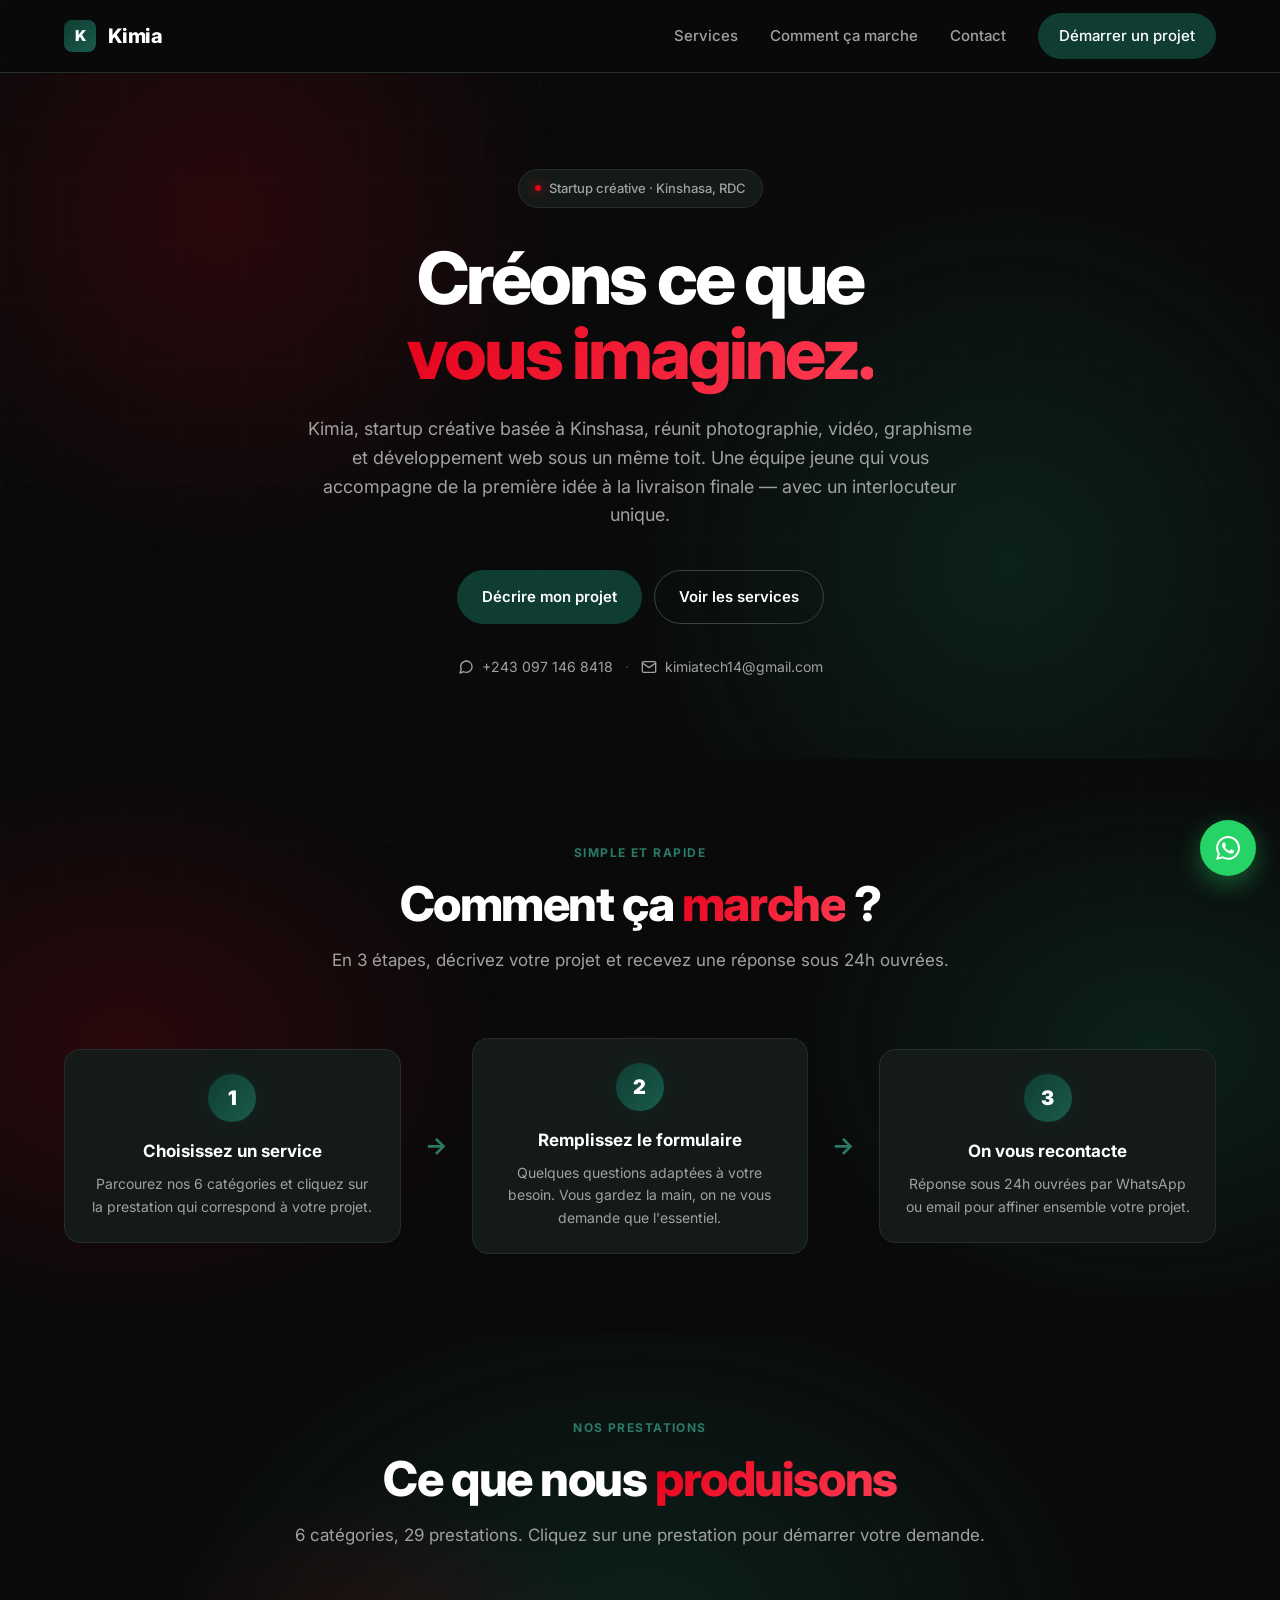
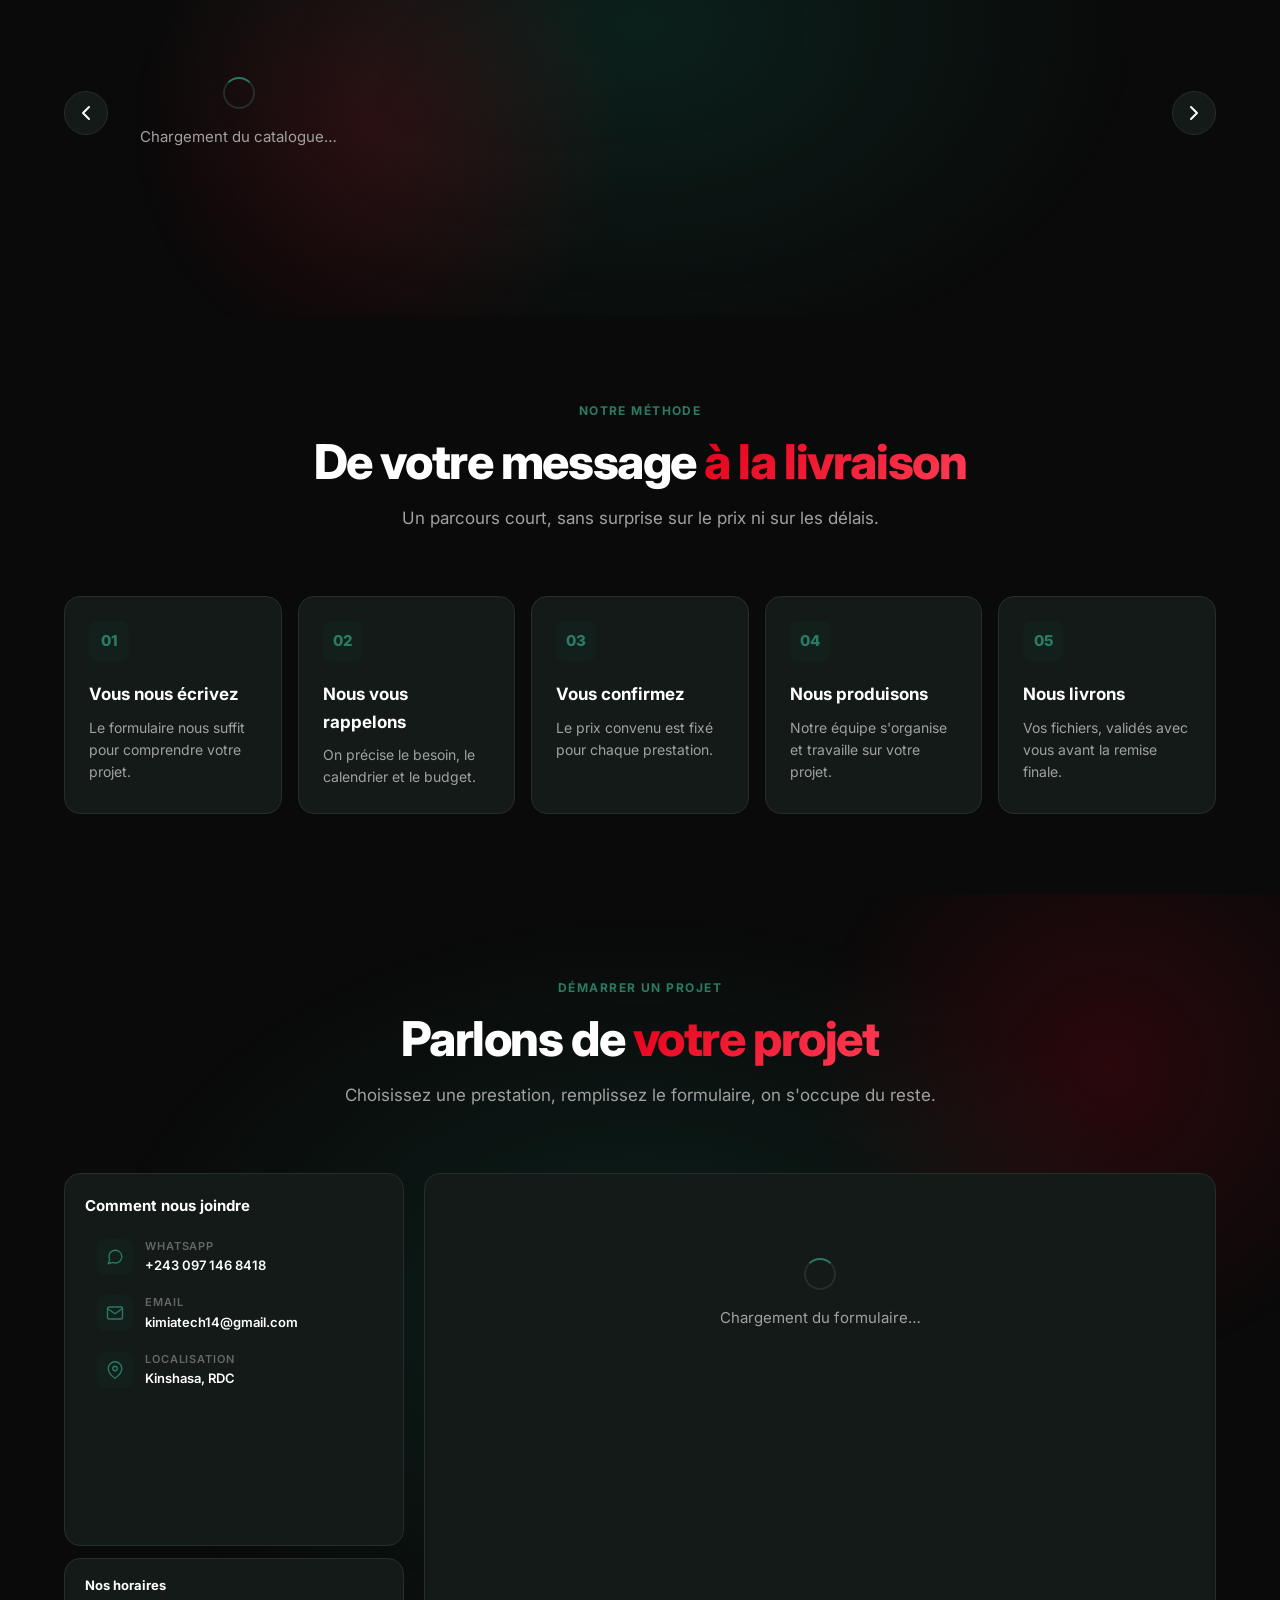
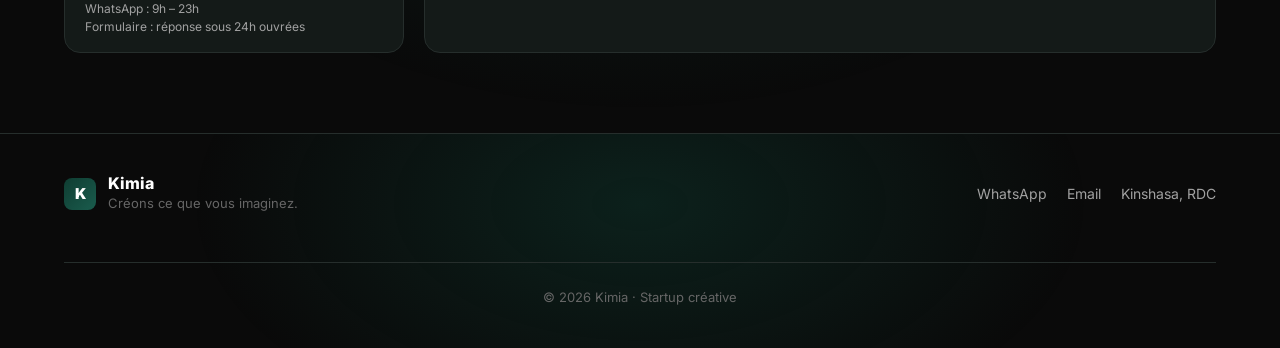
==== frontend/public/index.html @ e27bee56 "Initial commit" ====
<!doctype html>
<html lang="fr">
<head>
  <meta charset="utf-8">
  <meta name="viewport" content="width=device-width, initial-scale=1">
  <title>Kimia — Startup créative à Kinshasa</title>
  <meta name="description" content="Kimia, startup créative à Kinshasa : photographie, vidéo, graphisme et développement web. Un interlocuteur unique, des projets sur-mesure, une livraison soignée.">
  <meta name="theme-color" content="#0A0A0A">
  <meta name="robots" content="index, follow">

  <meta property="og:type" content="website">
  <meta property="og:title" content="Kimia — Startup créative à Kinshasa">
  <meta property="og:description" content="Photographie, vidéo, graphisme et développement web. Créons ce que vous imaginez.">
  <meta property="og:locale" content="fr_FR">

  <link rel="icon" href="../assets/icons/icon.svg" type="image/svg+xml">
  <link rel="preconnect" href="https://fonts.googleapis.com">
  <link rel="preconnect" href="https://fonts.gstatic.com" crossorigin>
  <link href="https://fonts.googleapis.com/css2?family=Inter:wght@400;500;600;700;800;900&display=swap" rel="stylesheet">
  <link rel="stylesheet" href="assets/css/public.css">
  <script src="../assets/js/config.js"></script>
</head>
<body>

  <!-- ============ HEADER ============ -->
  <header class="header">
    <div class="container header-inner">
      <a class="brand" href="#top">
        <div class="brand-mark">K</div>
        <span>Kimia</span>
      </a>
      <nav class="nav" aria-label="Navigation principale">
        <a href="#services">Services</a>
        <a href="#how">Comment ça marche</a>
        <a href="#contact">Contact</a>
        <a href="#demande" class="btn btn-primary btn-sm">Démarrer un projet</a>
      </nav>
      <button class="menu-btn" id="menu-btn" aria-label="Menu">
        <svg width="20" height="20" viewBox="0 0 24 24" fill="none" stroke="currentColor" stroke-width="2" stroke-linecap="round">
          <line x1="3" y1="6" x2="21" y2="6"/>
          <line x1="3" y1="12" x2="21" y2="12"/>
          <line x1="3" y1="18" x2="21" y2="18"/>
        </svg>
      </button>
    </div>
    <nav class="mobile-nav" id="mobile-nav">
      <a href="#services">Services</a>
      <a href="#how">Comment ça marche</a>
      <a href="#contact">Contact</a>
      <a href="#demande" class="btn btn-primary">Démarrer un projet</a>
    </nav>
  </header>

  <main id="top">

    <!-- ============ HERO ============ -->
    <section class="hero">
      <div class="container">
        <div class="hero-badge">
          <span class="hero-badge-dot"></span>
          Startup créative · Kinshasa, RDC
        </div>
        <h1 class="hero-title">
          Créons ce que<br>
          <span class="hero-accent">vous imaginez.</span>
        </h1>
        <p class="hero-text">
          Kimia, startup créative basée à Kinshasa, réunit photographie, vidéo, graphisme et développement web sous un même toit. Une équipe jeune qui vous accompagne de la première idée à la livraison finale — avec un interlocuteur unique.
        </p>
        <div class="hero-actions">
          <a href="#demande" class="btn btn-primary">
            Décrire mon projet
          </a>
          <a href="#services" class="btn btn-secondary">
            Voir les services
          </a>
        </div>
        <div class="hero-contact">
          <a href="https://wa.me/2430971468418" target="_blank" rel="noopener" class="hero-contact-item">
            <svg width="16" height="16" viewBox="0 0 24 24" fill="none" stroke="currentColor" stroke-width="2" stroke-linecap="round" stroke-linejoin="round">
              <path d="M21 11.5a8.38 8.38 0 01-.9 3.8 8.5 8.5 0 01-7.6 4.7 8.38 8.38 0 01-3.8-.9L3 21l1.9-5.7a8.38 8.38 0 01-.9-3.8 8.5 8.5 0 014.7-7.6 8.38 8.38 0 013.8-.9h.5a8.48 8.48 0 018 8v.5z"/>
            </svg>
            +243 097 146 8418
          </a>
          <span class="hero-contact-sep">·</span>
          <a href="mailto:kimiatech14@gmail.com" class="hero-contact-item">
            <svg width="16" height="16" viewBox="0 0 24 24" fill="none" stroke="currentColor" stroke-width="2" stroke-linecap="round" stroke-linejoin="round">
              <rect x="2" y="4" width="20" height="16" rx="2"/>
              <path d="M22 6l-10 7L2 6"/>
            </svg>
            kimiatech14@gmail.com
          </a>
        </div>
      </div>
    </section>

    <!-- ============ COMMENT ÇA MARCHE ============ -->
    <section id="how" class="section section-dark">
      <div class="container">
        <div class="section-header">
          <div class="section-eyebrow">Simple et rapide</div>
          <h2 class="section-title">Comment ça <span class="accent">marche</span> ?</h2>
          <p class="section-lead">
            En 3 étapes, décrivez votre projet et recevez une réponse sous 24h ouvrées.
          </p>
        </div>
        <div class="how-grid">
          <div class="how-card">
            <div class="how-num">1</div>
            <h3 class="how-title">Choisissez un service</h3>
            <p class="how-text">Parcourez nos 6 catégories et cliquez sur la prestation qui correspond à votre projet.</p>
          </div>
          <div class="how-arrow">→</div>
          <div class="how-card">
            <div class="how-num">2</div>
            <h3 class="how-title">Remplissez le formulaire</h3>
            <p class="how-text">Quelques questions adaptées à votre besoin. Vous gardez la main, on ne vous demande que l'essentiel.</p>
          </div>
          <div class="how-arrow">→</div>
          <div class="how-card">
            <div class="how-num">3</div>
            <h3 class="how-title">On vous recontacte</h3>
            <p class="how-text">Réponse sous 24h ouvrées par WhatsApp ou email pour affiner ensemble votre projet.</p>
          </div>
        </div>
      </div>
    </section>

    <!-- ============ SERVICES (CARROUSEL) ============ -->
    <section id="services" class="section">
      <div class="container">
        <div class="section-header">
          <div class="section-eyebrow">Nos prestations</div>
          <h2 class="section-title">Ce que nous <span class="accent">produisons</span></h2>
          <p class="section-lead">
            6 catégories, 29 prestations. Cliquez sur une prestation pour démarrer votre demande.
          </p>
        </div>

        <!-- Carrousel -->
        <div class="carousel-wrapper">
          <button class="carousel-nav carousel-prev" id="carousel-prev" aria-label="Précédent">
            <svg width="24" height="24" viewBox="0 0 24 24" fill="none" stroke="currentColor" stroke-width="2" stroke-linecap="round" stroke-linejoin="round">
              <polyline points="15 18 9 12 15 6"/>
            </svg>
          </button>

          <div class="carousel" id="carousel">
            <div class="carousel-track" id="carousel-track">
              <div class="loading">
                <div class="spinner"></div>
                <p>Chargement du catalogue…</p>
              </div>
            </div>
          </div>

          <button class="carousel-nav carousel-next" id="carousel-next" aria-label="Suivant">
            <svg width="24" height="24" viewBox="0 0 24 24" fill="none" stroke="currentColor" stroke-width="2" stroke-linecap="round" stroke-linejoin="round">
              <polyline points="9 18 15 12 9 6"/>
            </svg>
          </button>
        </div>

        <!-- Indicateurs -->
        <div class="carousel-dots" id="carousel-dots"></div>
      </div>
    </section>

    <!-- ============ MÉTHODE ============ -->
    <section class="section section-dark">
      <div class="container">
        <div class="section-header">
          <div class="section-eyebrow">Notre méthode</div>
          <h2 class="section-title">De votre message <span class="accent">à la livraison</span></h2>
          <p class="section-lead">
            Un parcours court, sans surprise sur le prix ni sur les délais.
          </p>
        </div>
        <ol class="steps">
          <li class="step">
            <div class="step-num">01</div>
            <h3 class="step-title">Vous nous écrivez</h3>
            <p class="step-text">Le formulaire nous suffit pour comprendre votre projet.</p>
          </li>
          <li class="step">
            <div class="step-num">02</div>
            <h3 class="step-title">Nous vous rappelons</h3>
            <p class="step-text">On précise le besoin, le calendrier et le budget.</p>
          </li>
          <li class="step">
            <div class="step-num">03</div>
            <h3 class="step-title">Vous confirmez</h3>
            <p class="step-text">Le prix convenu est fixé pour chaque prestation.</p>
          </li>
          <li class="step">
            <div class="step-num">04</div>
            <h3 class="step-title">Nous produisons</h3>
            <p class="step-text">Notre équipe s'organise et travaille sur votre projet.</p>
          </li>
          <li class="step">
            <div class="step-num">05</div>
            <h3 class="step-title">Nous livrons</h3>
            <p class="step-text">Vos fichiers, validés avec vous avant la remise finale.</p>
          </li>
        </ol>
      </div>
    </section>

    <!-- ============ PORTFOLIO (masqué si vide) ============ -->
    <section id="portfolio-section" class="section" hidden>
      <div class="container">
        <div class="section-header">
          <div class="section-eyebrow">Réalisations</div>
          <h2 class="section-title">Nos <span class="accent">projets récents</span></h2>
          <p class="section-lead">
            Un aperçu de ce que nous avons produit pour nos clients.
          </p>
        </div>
        <div id="portfolio-grid" class="portfolio">
          <div class="loading">
            <div class="spinner"></div>
            <p>Chargement des réalisations…</p>
          </div>
        </div>
      </div>
    </section>

    <!-- ============ DEMANDE ============ -->
    <section id="demande" class="section section-dark">
      <div class="container">
        <div class="section-header">
          <div class="section-eyebrow">Démarrer un projet</div>
          <h2 class="section-title">Parlons de <span class="accent">votre projet</span></h2>
          <p class="section-lead">
            Choisissez une prestation, remplissez le formulaire, on s'occupe du reste.
          </p>
        </div>

        <div class="demande">
          <aside class="demande-side">
            <div class="contact-card">
              <h3 class="contact-title">Comment nous joindre</h3>

              <a href="https://wa.me/2430971468418" target="_blank" rel="noopener" class="contact-item">
                <div class="contact-icon">
                  <svg width="18" height="18" viewBox="0 0 24 24" fill="none" stroke="currentColor" stroke-width="1.8" stroke-linecap="round" stroke-linejoin="round">
                    <path d="M21 11.5a8.38 8.38 0 01-.9 3.8 8.5 8.5 0 01-7.6 4.7 8.38 8.38 0 01-3.8-.9L3 21l1.9-5.7a8.38 8.38 0 01-.9-3.8 8.5 8.5 0 014.7-7.6 8.38 8.38 0 013.8-.9h.5a8.48 8.48 0 018 8v.5z"/>
                  </svg>
                </div>
                <div>
                  <div class="contact-label">WhatsApp</div>
                  <div class="contact-value">+243 097 146 8418</div>
                </div>
              </a>

              <a href="mailto:kimiatech14@gmail.com" class="contact-item">
                <div class="contact-icon">
                  <svg width="18" height="18" viewBox="0 0 24 24" fill="none" stroke="currentColor" stroke-width="1.8" stroke-linecap="round" stroke-linejoin="round">
                    <rect x="2" y="4" width="20" height="16" rx="2"/>
                    <path d="M22 6l-10 7L2 6"/>
                  </svg>
                </div>
                <div>
                  <div class="contact-label">Email</div>
                  <div class="contact-value">kimiatech14@gmail.com</div>
                </div>
              </a>

              <div class="contact-item" style="cursor:default">
                <div class="contact-icon">
                  <svg width="18" height="18" viewBox="0 0 24 24" fill="none" stroke="currentColor" stroke-width="1.8" stroke-linecap="round" stroke-linejoin="round">
                    <path d="M21 10c0 7-9 13-9 13s-9-6-9-13a9 9 0 0118 0z"/>
                    <circle cx="12" cy="10" r="3"/>
                  </svg>
                </div>
                <div>
                  <div class="contact-label">Localisation</div>
                  <div class="contact-value">Kinshasa, RDC</div>
                </div>
              </div>
            </div>

            <div class="info-card">
              <h4 class="info-title">Nos horaires</h4>
              <p class="info-text">
                WhatsApp : 9h – 23h<br>
                Formulaire : réponse sous 24h ouvrées
              </p>
            </div>
          </aside>

          <div class="demande-form">
            <form id="request-form" novalidate>
              <div class="loading">
                <div class="spinner"></div>
                <p>Chargement du formulaire…</p>
              </div>
            </form>
          </div>
        </div>
      </div>
    </section>

  </main>

  <!-- ============ FOOTER ============ -->
  <footer class="footer">
    <div class="container footer-inner">
      <div class="footer-brand">
        <div class="brand-mark">K</div>
        <div>
          <div class="footer-name">Kimia</div>
          <div class="footer-tagline">Créons ce que vous imaginez.</div>
        </div>
      </div>
      <div class="footer-contact">
        <a href="https://wa.me/2430971468418" target="_blank" rel="noopener">WhatsApp</a>
        <a href="mailto:kimiatech14@gmail.com">Email</a>
        <span>Kinshasa, RDC</span>
      </div>
      <p class="footer-text">
        © <span id="year"></span> Kimia · Startup créative
      </p>
    </div>
  </footer>

  <!-- WhatsApp flottant -->
  <a href="https://wa.me/2430971468418" target="_blank" rel="noopener" class="whatsapp-fab" aria-label="Contacter sur WhatsApp">
    <svg width="24" height="24" viewBox="0 0 24 24" fill="currentColor">
      <path d="M17.472 14.382c-.297-.149-1.758-.867-2.03-.967-.273-.099-.471-.148-.67.15-.197.297-.767.966-.94 1.164-.173.199-.347.223-.644.075-.297-.15-1.255-.463-2.39-1.475-.883-.788-1.48-1.761-1.653-2.059-.173-.297-.018-.458.13-.606.134-.133.298-.347.446-.52.149-.174.198-.298.298-.497.099-.198.05-.371-.025-.52-.075-.149-.669-1.612-.916-2.207-.242-.579-.487-.5-.669-.51-.173-.008-.371-.01-.57-.01-.198 0-.52.074-.792.372-.272.297-1.04 1.016-1.04 2.479 0 1.462 1.065 2.875 1.213 3.074.149.198 2.096 3.2 5.077 4.487.709.306 1.262.489 1.694.625.712.227 1.36.195 1.871.118.571-.085 1.758-.719 2.006-1.413.248-.694.248-1.289.173-1.413-.074-.124-.272-.198-.57-.347m-5.421 7.403h-.004a9.87 9.87 0 01-5.031-1.378l-.361-.214-3.741.982.998-3.648-.235-.374a9.86 9.86 0 01-1.51-5.26c.001-5.45 4.436-9.884 9.888-9.884 2.64 0 5.122 1.03 6.988 2.898a9.825 9.825 0 012.893 6.994c-.003 5.45-4.437 9.884-9.885 9.884m8.413-18.297A11.815 11.815 0 0012.05 0C5.495 0 .16 5.335.157 11.892c0 2.096.547 4.142 1.588 5.945L.057 24l6.305-1.654a11.882 11.882 0 005.683 1.448h.005c6.554 0 11.89-5.335 11.893-11.893a11.821 11.821 0 00-3.48-8.413z"/>
    </svg>
  </a>

  <div id="toasts" aria-live="polite"></div>

  <script type="module" src="assets/js/public.js"></script>
</body>
</html>
---- frontend/public/assets/css/public.css ----
/* ============================================
   Kimia — Site public
   Ambiance : sombre premium, vert sombre + rouge subtil
   Dégradés forts par section (inspiré du logo)
   ============================================ */

:root {
  /* Fond */
  --bg: #0A0A0A;
  --bg-2: #0F1412;
  --surface: #141A18;
  --surface-2: #1A211F;
  --border: #262E2C;
  --border-strong: #3A4340;

  /* Accent principal — vert sombre */
  --accent: #0F3D32;
  --accent-hover: #1A5C4D;
  --accent-light: #2A7A66;
  --accent-dim: rgba(15, 61, 50, 0.15);
  --accent-glow: rgba(15, 61, 50, 0.4);

  /* Accent secondaire — rouge subtil */
  --accent-2: #E50019;
  --accent-2-dim: rgba(229, 0, 25, 0.08);
  --accent-2-glow: rgba(229, 0, 25, 0.25);

  /* Sémantique */
  --success: #22C55E;
  --danger: #EF4444;

  /* Texte */
  --text: #FFFFFF;
  --text-2: #A1A1A1;
  --text-3: #666666;

  /* Typographie */
  --font: 'Inter', -apple-system, BlinkMacSystemFont, 'Segoe UI', sans-serif;

  /* Espacements */
  --space-1: 0.25rem;
  --space-2: 0.5rem;
  --space-3: 0.75rem;
  --space-4: 1rem;
  --space-5: 1.25rem;
  --space-6: 1.5rem;
  --space-8: 2rem;
  --space-10: 2.5rem;
  --space-12: 3rem;
  --space-16: 4rem;
  --space-20: 5rem;
  --space-24: 6rem;

  /* Rayons */
  --radius-sm: 8px;
  --radius: 12px;
  --radius-lg: 16px;
  --radius-xl: 24px;
  --radius-full: 9999px;

  /* Ombres */
  --shadow-sm: 0 1px 2px rgba(0, 0, 0, 0.3);
  --shadow: 0 4px 12px rgba(0, 0, 0, 0.4);
  --shadow-lg: 0 20px 40px rgba(0, 0, 0, 0.5);

  /* Transitions */
  --transition: 200ms cubic-bezier(0.4, 0, 0.2, 1);
}

*, *::before, *::after {
  box-sizing: border-box;
  margin: 0;
  padding: 0;
}

html {
  scroll-behavior: smooth;
  scroll-padding-top: 80px;
  -webkit-text-size-adjust: 100%;
}

body {
  font-family: var(--font);
  font-size: 1rem;
  line-height: 1.6;
  color: var(--text);
  background: var(--bg);
  -webkit-font-smoothing: antialiased;
  -moz-osx-font-smoothing: grayscale;
  overflow-x: hidden;
}

/* Grille subtile en fond */
body::before {
  content: "";
  position: fixed;
  inset: 0;
  background-image:
    linear-gradient(rgba(255, 255, 255, 0.015) 1px, transparent 1px),
    linear-gradient(90deg, rgba(255, 255, 255, 0.015) 1px, transparent 1px);
  background-size: 60px 60px;
  pointer-events: none;
  z-index: 0;
}

body > * {
  position: relative;
  z-index: 1;
}

button, input, select, textarea {
  font: inherit;
  color: inherit;
}

button { cursor: pointer; background: none; border: none; }
a { color: inherit; text-decoration: none; }
img { max-width: 100%; display: block; }

:focus-visible {
  outline: 2px solid var(--accent-light);
  outline-offset: 2px;
  border-radius: var(--radius-sm);
}

.container {
  max-width: 1200px;
  margin: 0 auto;
  padding: 0 var(--space-6);
}

@media (max-width: 640px) {
  .container { padding: 0 var(--space-5); }
}

/* ============================================
   Header
   ============================================ */

.header {
  position: sticky;
  top: 0;
  z-index: 50;
  background: rgba(10, 10, 10, 0.85);
  backdrop-filter: blur(20px);
  border-bottom: 1px solid var(--border);
}

.header-inner {
  display: flex;
  align-items: center;
  justify-content: space-between;
  height: 72px;
  gap: var(--space-4);
}

.brand {
  display: flex;
  align-items: center;
  gap: var(--space-3);
  font-size: 1.25rem;
  font-weight: 800;
  letter-spacing: -0.03em;
  color: var(--text);
}

.brand-mark {
  width: 32px;
  height: 32px;
  border-radius: var(--radius-sm);
  background: linear-gradient(135deg, var(--accent), var(--accent-hover));
  color: #fff;
  display: grid;
  place-items: center;
  font-weight: 900;
  font-size: 0.9375rem;
  flex-shrink: 0;
}

.nav {
  display: flex;
  align-items: center;
  gap: var(--space-8);
}

.nav a {
  font-weight: 500;
  color: var(--text-2);
  transition: color var(--transition);
  font-size: 0.9375rem;
}

.nav a:hover { color: var(--text); }
.nav a.btn { color: #fff; }

.menu-btn {
  display: none;
  width: 40px;
  height: 40px;
  border-radius: var(--radius-sm);
  place-items: center;
  color: var(--text);
  border: 1px solid var(--border);
  background: var(--surface);
}

.mobile-nav {
  display: none;
  flex-direction: column;
  gap: var(--space-2);
  padding: var(--space-4) var(--space-6) var(--space-6);
  border-top: 1px solid var(--border);
  background: var(--bg);
}

.mobile-nav a {
  padding: var(--space-3) var(--space-4);
  border-radius: var(--radius-sm);
  font-weight: 500;
  color: var(--text-2);
}

.mobile-nav a:hover { background: var(--surface); color: var(--text); }
.mobile-nav a.btn { color: #fff; text-align: center; }

@media (max-width: 768px) {
  .nav { display: none; }
  .menu-btn { display: grid; }
  .mobile-nav.open { display: flex; }
}

/* ============================================
   Boutons
   ============================================ */

.btn {
  display: inline-flex;
  align-items: center;
  justify-content: center;
  gap: var(--space-2);
  padding: 14px 24px;
  border-radius: var(--radius-full);
  font-weight: 600;
  font-size: 0.9375rem;
  border: 1px solid transparent;
  transition: all var(--transition);
  white-space: nowrap;
  cursor: pointer;
}

.btn:disabled { opacity: 0.5; cursor: not-allowed; }

.btn-primary {
  background: var(--accent);
  color: #fff;
  border-color: var(--accent);
}

.btn-primary:hover:not(:disabled) {
  background: var(--accent-2);
  border-color: var(--accent-2);
  box-shadow: 0 0 32px 0 var(--accent-2-glow);
  transform: translateY(-1px);
}

.btn-primary:active:not(:disabled) {
  transform: translateY(0);
}

.btn-secondary {
  background: transparent;
  color: var(--text);
  border-color: var(--border-strong);
}

.btn-secondary:hover:not(:disabled) {
  border-color: var(--accent-2);
  background: var(--accent-2-dim);
  color: var(--accent-2);
}

.btn-ghost {
  background: transparent;
  color: var(--text-2);
  padding: 10px 16px;
}

.btn-ghost:hover:not(:disabled) {
  color: var(--accent-2);
  background: var(--accent-2-dim);
}

.btn-sm {
  padding: 10px 20px;
  font-size: 0.875rem;
}

/* ============================================
   1. HERO — halo rouge (haut gauche) + halo vert (bas droite)
   ============================================ */

.hero {
  padding: var(--space-24) 0 var(--space-20);
  position: relative;
  overflow: hidden;
}

.hero::before {
  content: "";
  position: absolute;
  top: -30%;
  left: -10%;
  width: 700px;
  height: 700px;
  background: radial-gradient(circle, rgba(229, 0, 25, 0.15) 0%, transparent 70%);
  pointer-events: none;
  z-index: 0;
}

.hero::after {
  content: "";
  position: absolute;
  bottom: -30%;
  right: -10%;
  width: 800px;
  height: 800px;
  background: radial-gradient(circle, rgba(15, 61, 50, 0.45) 0%, transparent 70%);
  pointer-events: none;
  z-index: 0;
}

.hero .container {
  position: relative;
  z-index: 1;
  text-align: center;
}

.hero-badge {
  display: inline-flex;
  align-items: center;
  gap: var(--space-2);
  padding: 8px 16px;
  border-radius: var(--radius-full);
  background: var(--surface);
  border: 1px solid var(--border);
  color: var(--text-2);
  font-size: 0.8125rem;
  font-weight: 500;
  margin-bottom: var(--space-8);
}

.hero-badge-dot {
  width: 6px;
  height: 6px;
  border-radius: 50%;
  background: var(--accent-2);
  box-shadow: 0 0 12px var(--accent-2);
  animation: pulse 2s ease-in-out infinite;
}

@keyframes pulse {
  0%, 100% { opacity: 1; }
  50% { opacity: 0.5; }
}

.hero-title {
  font-size: clamp(2.5rem, 6vw, 4.5rem);
  font-weight: 800;
  letter-spacing: -0.04em;
  line-height: 1.05;
  margin-bottom: var(--space-6);
  color: var(--text);
}

.hero-accent {
  background: linear-gradient(135deg, #E50019 0%, #FF3D55 100%);
  -webkit-background-clip: text;
  background-clip: text;
  -webkit-text-fill-color: transparent;
}

.hero-text {
  font-size: 1.125rem;
  color: var(--text-2);
  max-width: 680px;
  margin: 0 auto var(--space-10);
  line-height: 1.6;
}

.hero-actions {
  display: flex;
  gap: var(--space-3);
  justify-content: center;
  flex-wrap: wrap;
  margin-bottom: var(--space-8);
}

.hero-contact {
  display: flex;
  align-items: center;
  justify-content: center;
  gap: var(--space-3);
  flex-wrap: wrap;
  font-size: 0.875rem;
  color: var(--text-3);
}

.hero-contact-item {
  display: inline-flex;
  align-items: center;
  gap: var(--space-2);
  color: var(--text-2);
  transition: color var(--transition);
}

.hero-contact-item:hover { color: var(--accent-2); }
.hero-contact-sep { color: var(--border-strong); }

/* ============================================
   Sections — base
   ============================================ */

.section {
  padding: var(--space-20) 0;
  position: relative;
  overflow: hidden;
}

.section-header {
  text-align: center;
  margin-bottom: var(--space-16);
  max-width: 720px;
  margin-left: auto;
  margin-right: auto;
}

.section-eyebrow {
  display: inline-block;
  font-size: 0.75rem;
  font-weight: 700;
  text-transform: uppercase;
  letter-spacing: 0.12em;
  color: var(--accent-light);
  margin-bottom: var(--space-4);
}

.section-title {
  font-size: clamp(2rem, 4.5vw, 3rem);
  font-weight: 800;
  letter-spacing: -0.03em;
  line-height: 1.1;
  margin-bottom: var(--space-4);
  color: var(--text);
}

.section-title .accent {
  background: linear-gradient(135deg, #E50019 0%, #FF3D55 100%);
  -webkit-background-clip: text;
  background-clip: text;
  -webkit-text-fill-color: transparent;
}

.section-lead {
  font-size: 1.0625rem;
  color: var(--text-2);
  line-height: 1.6;
}

.section .container {
  position: relative;
  z-index: 1;
}

/* ============================================
   2. COMMENT ÇA MARCHE — deux vagues horizontales
   ============================================ */

#how {
  position: relative;
  overflow: hidden;
}

#how::before {
  content: "";
  position: absolute;
  top: 0;
  left: -20%;
  width: 60%;
  height: 100%;
  background: radial-gradient(ellipse at center, rgba(229, 0, 25, 0.15) 0%, transparent 70%);
  pointer-events: none;
  z-index: 0;
}

#how::after {
  content: "";
  position: absolute;
  top: 0;
  right: -20%;
  width: 60%;
  height: 100%;
  background: radial-gradient(ellipse at center, rgba(15, 61, 50, 0.45) 0%, transparent 70%);
  pointer-events: none;
  z-index: 0;
}

/* ============================================
   3. SERVICES — ellipse centrale + tache rouge
   ============================================ */

#services {
  position: relative;
  overflow: hidden;
}

#services::before {
  content: "";
  position: absolute;
  top: 50%;
  left: 50%;
  transform: translate(-50%, -50%);
  width: 1000px;
  height: 700px;
  background: radial-gradient(ellipse at center, rgba(15, 61, 50, 0.45) 0%, transparent 70%);
  pointer-events: none;
  z-index: 0;
}

#services::after {
  content: "";
  position: absolute;
  bottom: -10%;
  left: 10%;
  width: 500px;
  height: 500px;
  background: radial-gradient(circle, rgba(229, 0, 25, 0.15) 0%, transparent 70%);
  pointer-events: none;
  z-index: 0;
}

/* ============================================
   4. MÉTHODE — diagonale rouge + diagonale verte
   ============================================ */

#methode {
  position: relative;
  overflow: hidden;
}

#methode::before {
  content: "";
  position: absolute;
  top: -50%;
  left: -20%;
  width: 60%;
  height: 200%;
  background: radial-gradient(ellipse at center, rgba(229, 0, 25, 0.15) 0%, transparent 70%);
  transform: rotate(-15deg);
  pointer-events: none;
  z-index: 0;
}

#methode::after {
  content: "";
  position: absolute;
  top: -50%;
  right: -20%;
  width: 60%;
  height: 200%;
  background: radial-gradient(ellipse at center, rgba(15, 61, 50, 0.45) 0%, transparent 70%);
  transform: rotate(-15deg);
  pointer-events: none;
  z-index: 0;
}

/* ============================================
   5. PORTFOLIO — deux bandes verticales
   ============================================ */

#portfolio-section {
  position: relative;
  overflow: hidden;
}

#portfolio-section::before {
  content: "";
  position: absolute;
  top: 0;
  left: 0;
  width: 40%;
  height: 100%;
  background: linear-gradient(90deg, rgba(229, 0, 25, 0.15) 0%, transparent 100%);
  pointer-events: none;
  z-index: 0;
}

#portfolio-section::after {
  content: "";
  position: absolute;
  top: 0;
  right: 0;
  width: 40%;
  height: 100%;
  background: linear-gradient(270deg, rgba(15, 61, 50, 0.45) 0%, transparent 100%);
  pointer-events: none;
  z-index: 0;
}

/* ============================================
   6. DEMANDE — halo vert central + cercle rouge
   ============================================ */

#demande {
  position: relative;
  overflow: hidden;
}

#demande::before {
  content: "";
  position: absolute;
  top: 50%;
  left: 50%;
  transform: translate(-50%, -50%);
  width: 1100px;
  height: 800px;
  background: radial-gradient(ellipse at center, rgba(15, 61, 50, 0.45) 0%, transparent 70%);
  pointer-events: none;
  z-index: 0;
}

#demande::after {
  content: "";
  position: absolute;
  top: -15%;
  right: -10%;
  width: 600px;
  height: 600px;
  background: radial-gradient(circle, rgba(229, 0, 25, 0.15) 0%, transparent 70%);
  pointer-events: none;
  z-index: 0;
}

/* ============================================
   Comment ça marche — cartes
   ============================================ */

.how-grid {
  display: grid;
  grid-template-columns: 1fr auto 1fr auto 1fr;
  gap: var(--space-6);
  align-items: center;
}

.how-card {
  background: var(--surface);
  border: 1px solid var(--border);
  border-radius: var(--radius-lg);
  padding: var(--space-6);
  text-align: center;
  transition: border-color var(--transition), transform var(--transition), box-shadow var(--transition);
}

.how-card:hover {
  border-color: rgba(229, 0, 25, 0.35);
  box-shadow: 0 0 0 1px rgba(229, 0, 25, 0.1);
  transform: translateY(-2px);
}

.how-num {
  width: 48px;
  height: 48px;
  border-radius: var(--radius-full);
  background: linear-gradient(135deg, var(--accent), var(--accent-hover));
  color: #fff;
  display: grid;
  place-items: center;
  font-weight: 900;
  font-size: 1.25rem;
  margin: 0 auto var(--space-4);
  box-shadow: 0 0 24px var(--accent-glow);
}

.how-title {
  font-size: 1.0625rem;
  font-weight: 700;
  margin-bottom: var(--space-2);
  color: var(--text);
}

.how-text {
  font-size: 0.875rem;
  color: var(--text-2);
  line-height: 1.6;
}

.how-arrow {
  font-size: 1.5rem;
  color: var(--accent-light);
  font-weight: 700;
}

@media (max-width: 900px) {
  .how-grid {
    grid-template-columns: 1fr;
    gap: var(--space-4);
  }
  .how-arrow {
    transform: rotate(90deg);
    text-align: center;
  }
}

/* ============================================
   Carrousel Services
   ============================================ */

.carousel-wrapper {
  position: relative;
  padding: 0 60px;
}

.carousel {
  overflow: hidden;
  border-radius: var(--radius-lg);
}

.carousel-track {
  display: flex;
  gap: var(--space-5);
  transition: transform 400ms cubic-bezier(0.4, 0, 0.2, 1);
  will-change: transform;
}

.carousel-slide {
  flex: 0 0 calc(33.333% - var(--space-5) * 2 / 3);
  min-width: 0;
}

@media (max-width: 1000px) {
  .carousel-slide {
    flex: 0 0 calc(50% - var(--space-5) / 2);
  }
}

@media (max-width: 640px) {
  .carousel-slide {
    flex: 0 0 100%;
  }
  .carousel-wrapper {
    padding: 0 40px;
  }
}

.category-card {
  background: var(--surface);
  border: 1px solid var(--border);
  border-radius: var(--radius-lg);
  padding: var(--space-6);
  height: 100%;
  display: flex;
  flex-direction: column;
  transition: border-color var(--transition), transform var(--transition), box-shadow var(--transition);
}

.category-card:hover {
  border-color: rgba(229, 0, 25, 0.35);
  box-shadow: 0 0 0 1px rgba(229, 0, 25, 0.1);
  transform: translateY(-2px);
}

.category-header {
  display: flex;
  align-items: center;
  gap: var(--space-3);
  margin-bottom: var(--space-4);
  padding-bottom: var(--space-4);
  border-bottom: 1px solid var(--border);
}

.category-icon {
  width: 44px;
  height: 44px;
  border-radius: var(--radius-sm);
  background: var(--accent-dim);
  color: var(--accent-light);
  display: grid;
  place-items: center;
  flex-shrink: 0;
}

.category-title {
  font-size: 1rem;
  font-weight: 700;
  color: var(--text);
  line-height: 1.2;
}

.category-count {
  font-size: 0.6875rem;
  color: var(--text-3);
  font-weight: 600;
  margin-left: auto;
  background: var(--surface-2);
  padding: 3px 8px;
  border-radius: var(--radius-full);
}

.services {
  display: grid;
  gap: var(--space-2);
  flex: 1;
}

.service-row {
  display: flex;
  align-items: center;
  justify-content: space-between;
  gap: var(--space-3);
  padding: var(--space-3);
  border-radius: var(--radius-sm);
  transition: background var(--transition), border-color var(--transition);
  cursor: pointer;
  border: 1px solid transparent;
  text-align: left;
  width: 100%;
  background: none;
  color: inherit;
  font-size: 0.875rem;
}

.service-row:hover {
  background: var(--surface-2);
  border-color: rgba(229, 0, 25, 0.25);
}

.service-row:hover .service-cta {
  opacity: 1;
  transform: translateX(0);
}

.service-info { flex: 1; min-width: 0; }

.service-name {
  font-weight: 600;
  color: var(--text);
  font-size: 0.875rem;
  display: block;
  line-height: 1.3;
}

.service-cta {
  font-size: 0.75rem;
  font-weight: 700;
  color: var(--accent-2);
  white-space: nowrap;
  opacity: 0;
  transform: translateX(-4px);
  transition: opacity var(--transition), transform var(--transition);
  flex-shrink: 0;
}

.carousel-nav {
  position: absolute;
  top: 50%;
  transform: translateY(-50%);
  width: 44px;
  height: 44px;
  border-radius: 50%;
  background: var(--surface);
  border: 1px solid var(--border);
  color: var(--text);
  display: grid;
  place-items: center;
  cursor: pointer;
  z-index: 10;
  transition: all var(--transition);
}

.carousel-nav:hover:not(:disabled) {
  background: var(--accent-2);
  border-color: var(--accent-2);
  color: #fff;
}

.carousel-nav:disabled {
  opacity: 0.3;
  cursor: not-allowed;
}

.carousel-prev { left: 0; }
.carousel-next { right: 0; }

@media (max-width: 640px) {
  .carousel-nav {
    width: 36px;
    height: 36px;
  }
  .carousel-prev { left: -8px; }
  .carousel-next { right: -8px; }
}

.carousel-dots {
  display: flex;
  justify-content: center;
  gap: 8px;
  margin-top: var(--space-6);
}

.carousel-dot {
  width: 8px;
  height: 8px;
  border-radius: 50%;
  background: var(--border);
  cursor: pointer;
  transition: all var(--transition);
  border: none;
  padding: 0;
}

.carousel-dot.active {
  background: var(--accent-light);
  width: 24px;
  border-radius: 4px;
}

.carousel-dot:hover:not(.active) {
  background: var(--border-strong);
}

/* ============================================
   Étapes (méthode)
   ============================================ */

.steps {
  list-style: none;
  display: grid;
  grid-template-columns: repeat(auto-fit, minmax(200px, 1fr));
  gap: var(--space-4);
}

.step {
  background: var(--surface);
  border: 1px solid var(--border);
  border-radius: var(--radius-lg);
  padding: var(--space-6);
  transition: border-color var(--transition), transform var(--transition), box-shadow var(--transition);
}

.step:hover {
  border-color: rgba(229, 0, 25, 0.35);
  box-shadow: 0 0 0 1px rgba(229, 0, 25, 0.1);
  transform: translateY(-2px);
}

.step-num {
  width: 40px;
  height: 40px;
  border-radius: var(--radius-sm);
  background: var(--accent-dim);
  color: var(--accent-light);
  display: grid;
  place-items: center;
  font-weight: 800;
  font-size: 0.9375rem;
  margin-bottom: var(--space-5);
}

.step-title {
  font-size: 1.0625rem;
  font-weight: 700;
  margin-bottom: var(--space-2);
  color: var(--text);
}

.step-text {
  font-size: 0.875rem;
  color: var(--text-2);
  line-height: 1.6;
}

/* ============================================
   Portfolio — cartes
   ============================================ */

.portfolio {
  display: grid;
  grid-template-columns: repeat(auto-fit, minmax(300px, 1fr));
  gap: var(--space-5);
}

.portfolio-card {
  background: var(--surface);
  border: 1px solid var(--border);
  border-radius: var(--radius-lg);
  overflow: hidden;
  transition: border-color var(--transition), transform var(--transition), box-shadow var(--transition);
}

.portfolio-card:hover {
  border-color: rgba(229, 0, 25, 0.35);
  box-shadow: 0 0 0 1px rgba(229, 0, 25, 0.1);
  transform: translateY(-4px);
}

.portfolio-image {
  aspect-ratio: 16 / 10;
  background-size: cover;
  background-position: center;
  background-color: var(--surface-2);
  position: relative;
}

.portfolio-body { padding: var(--space-5); }

.portfolio-tag {
  display: inline-block;
  font-size: 0.6875rem;
  font-weight: 700;
  text-transform: uppercase;
  letter-spacing: 0.08em;
  color: var(--accent-light);
  margin-bottom: var(--space-2);
}

.portfolio-title {
  font-size: 1.0625rem;
  font-weight: 700;
  margin-bottom: var(--space-2);
  color: var(--text);
}

.portfolio-desc {
  font-size: 0.875rem;
  color: var(--text-2);
  line-height: 1.5;
}

/* ============================================
   Demande — Layout symétrique
   ============================================ */

.demande {
  display: grid;
  grid-template-columns: 340px 1fr;
  gap: var(--space-5);
  align-items: stretch;
  min-height: 480px;
}

.demande-side {
  display: flex;
  flex-direction: column;
  gap: var(--space-3);
}

.contact-card {
  background: var(--surface);
  border: 1px solid var(--border);
  border-radius: var(--radius-lg);
  padding: var(--space-5);
  flex: 1 1 auto;
}

.info-card {
  background: var(--surface);
  border: 1px solid var(--border);
  border-radius: var(--radius-lg);
  padding: var(--space-4) var(--space-5);
  flex: 0 0 auto;
}

.contact-title {
  font-size: 0.9375rem;
  font-weight: 700;
  margin-bottom: var(--space-3);
  color: var(--text);
}

.contact-item {
  display: flex;
  align-items: center;
  gap: var(--space-3);
  padding: var(--space-2) var(--space-3);
  border-radius: var(--radius-sm);
  transition: background var(--transition);
  margin-bottom: 2px;
}

.contact-item:hover { background: var(--surface-2); }

.contact-icon {
  width: 36px;
  height: 36px;
  border-radius: var(--radius-sm);
  background: var(--accent-dim);
  color: var(--accent-light);
  display: grid;
  place-items: center;
  flex-shrink: 0;
}

.contact-label {
  font-size: 0.6875rem;
  color: var(--text-3);
  text-transform: uppercase;
  letter-spacing: 0.08em;
  font-weight: 600;
}

.contact-value {
  font-size: 0.8125rem;
  font-weight: 600;
  color: var(--text);
}

.info-title {
  font-size: 0.8125rem;
  font-weight: 700;
  margin-bottom: var(--space-1);
  color: var(--text);
}

.info-text {
  font-size: 0.75rem;
  color: var(--text-2);
  line-height: 1.5;
}

.demande-form {
  display: flex;
  flex-direction: column;
  min-height: 480px;
  height: 480px;
  overflow: hidden;
  padding: var(--space-5);
  background: var(--surface);
  border: 1px solid var(--border);
  border-radius: var(--radius-lg);
}

#request-form {
  flex: 1;
  display: flex;
  flex-direction: column;
  min-height: 0;
  overflow: hidden;
}

.form-step {
  flex: 1;
  display: flex;
  flex-direction: column;
  min-height: 0;
  overflow-y: auto;
  overflow-x: hidden;
  padding-right: 6px;
}

.form-step::-webkit-scrollbar {
  width: 6px;
}

.form-step::-webkit-scrollbar-track {
  background: transparent;
}

.form-step::-webkit-scrollbar-thumb {
  background: var(--border);
  border-radius: 3px;
}

.form-step::-webkit-scrollbar-thumb:hover {
  background: var(--border-strong);
}

.form-step-progress,
.form-step-header,
.form-actions {
  flex-shrink: 0;
}

@media (max-width: 900px) {
  .demande {
    grid-template-columns: 1fr;
    min-height: auto;
  }

  .demande-side {
    display: grid;
    grid-template-columns: 1fr 1fr;
    grid-template-rows: auto;
    gap: var(--space-3);
  }

  .contact-card { flex: none; }

  .demande-form {
    min-height: 460px;
    height: 460px;
  }
}

@media (max-width: 640px) {
  .demande-side {
    grid-template-columns: 1fr;
  }

  .demande-form {
    min-height: 420px;
    height: 420px;
    padding: var(--space-4);
  }
}

/* ============================================
   Formulaire — étapes (compact)
   ============================================ */

.form-step-header {
  display: flex;
  align-items: flex-start;
  gap: var(--space-3);
  margin-bottom: var(--space-4);
  padding-bottom: var(--space-3);
  border-bottom: 1px solid var(--border);
}

.form-step-num {
  width: 36px;
  height: 36px;
  border-radius: var(--radius-sm);
  background: linear-gradient(135deg, var(--accent), var(--accent-hover));
  color: #fff;
  display: grid;
  place-items: center;
  font-weight: 800;
  font-size: 0.875rem;
  flex-shrink: 0;
}

.form-step-title {
  font-size: 1.0625rem;
  font-weight: 700;
  color: var(--text);
  margin-bottom: 2px;
}

.form-step-sub {
  font-size: 0.8125rem;
  color: var(--text-2);
}

.form-step-progress {
  display: flex;
  gap: 6px;
  margin-bottom: var(--space-4);
}

.form-step-dot {
  flex: 1;
  height: 3px;
  border-radius: 2px;
  background: var(--border);
  transition: background var(--transition);
}

.form-step-dot.active { background: var(--accent-light); }

.form-fields {
  display: grid;
  gap: var(--space-3);
}

.form-row {
  display: grid;
  grid-template-columns: 1fr 1fr;
  gap: var(--space-3);
}

@media (max-width: 600px) {
  .form-row { grid-template-columns: 1fr; }
}

.field {
  display: flex;
  flex-direction: column;
  gap: 4px;
}

.field-full { grid-column: 1 / -1; }

.field label {
  font-size: 0.8125rem;
  font-weight: 600;
  color: var(--text);
}

.field label .required { color: var(--accent-2); margin-left: 2px; }

.field input,
.field select,
.field textarea {
  padding: 10px 12px;
  border: 1px solid var(--border);
  border-radius: var(--radius-sm);
  background: var(--bg-2);
  font-size: 0.875rem;
  color: var(--text);
  transition: border-color var(--transition), box-shadow var(--transition);
  width: 100%;
}

.field input::placeholder,
.field textarea::placeholder { color: var(--text-3); }

.field input:focus,
.field select:focus,
.field textarea:focus {
  outline: none;
  border-color: var(--accent-light);
  box-shadow: 0 0 0 3px var(--accent-dim);
}

.field textarea {
  resize: vertical;
  min-height: 60px;
  font-family: inherit;
}

.form-actions {
  display: flex;
  justify-content: flex-end;
  margin-top: var(--space-4);
  padding-top: var(--space-3);
  border-top: 1px solid var(--border);
}

/* ============================================
   Carrousel du formulaire (compact)
   ============================================ */

.form-carousel-wrapper {
  position: relative;
  padding: 0 40px;
  margin: 0 0 var(--space-4);
}

.form-carousel {
  overflow: hidden;
  border-radius: var(--radius-lg);
}

.form-carousel-track {
  display: flex;
  gap: var(--space-3);
  transition: transform 400ms cubic-bezier(0.4, 0, 0.2, 1);
  will-change: transform;
}

.form-carousel-slide {
  flex: 0 0 calc(33.333% - var(--space-3) * 2 / 3);
  min-width: 0;
}

@media (max-width: 1000px) {
  .form-carousel-slide {
    flex: 0 0 calc(50% - var(--space-3) / 2);
  }
}

@media (max-width: 640px) {
  .form-carousel-slide {
    flex: 0 0 100%;
  }
  .form-carousel-wrapper {
    padding: 0 32px;
  }
}

.form-category-card {
  background: var(--bg-2);
  border: 1px solid var(--border);
  border-radius: var(--radius);
  padding: var(--space-4);
  height: 100%;
  display: flex;
  flex-direction: column;
  transition: border-color var(--transition);
}

.form-category-card:hover {
  border-color: rgba(229, 0, 25, 0.35);
}

.form-category-header {
  display: flex;
  align-items: center;
  gap: var(--space-2);
  margin-bottom: var(--space-3);
  padding-bottom: var(--space-3);
  border-bottom: 1px solid var(--border);
}

.form-category-icon {
  width: 32px;
  height: 32px;
  border-radius: var(--radius-sm);
  background: var(--accent-dim);
  color: var(--accent-light);
  display: grid;
  place-items: center;
  flex-shrink: 0;
}

.form-category-icon svg {
  width: 18px;
  height: 18px;
}

.form-category-title {
  font-size: 0.875rem;
  font-weight: 700;
  color: var(--text);
  line-height: 1.2;
}

.form-category-count {
  font-size: 0.625rem;
  color: var(--text-3);
  font-weight: 600;
  margin-left: auto;
  background: var(--surface-2);
  padding: 2px 6px;
  border-radius: var(--radius-full);
}

.form-services {
  display: grid;
  gap: 4px;
  flex: 1;
}

.form-service-row {
  display: flex;
  align-items: center;
  justify-content: space-between;
  gap: var(--space-2);
  padding: 8px 10px;
  border-radius: var(--radius-sm);
  transition: all var(--transition);
  cursor: pointer;
  border: 1px solid transparent;
  text-align: left;
  width: 100%;
  background: none;
  color: inherit;
}

.form-service-row:hover {
  background: var(--surface-2);
  border-color: rgba(229, 0, 25, 0.25);
}

.form-service-name {
  font-weight: 600;
  color: var(--text);
  font-size: 0.8125rem;
  flex: 1;
  min-width: 0;
}

.form-service-arrow {
  color: var(--text-3);
  font-weight: 700;
  font-size: 0.8125rem;
  transition: color var(--transition), transform var(--transition);
  flex-shrink: 0;
}

.form-service-row:hover .form-service-arrow {
  color: var(--accent-2);
  transform: translateX(4px);
}

.form-carousel-nav {
  position: absolute;
  top: 50%;
  transform: translateY(-50%);
  width: 34px;
  height: 34px;
  border-radius: 50%;
  background: var(--surface);
  border: 1px solid var(--border);
  color: var(--text);
  display: grid;
  place-items: center;
  cursor: pointer;
  z-index: 10;
  transition: all var(--transition);
}

.form-carousel-nav:hover:not(:disabled) {
  background: var(--accent-2);
  border-color: var(--accent-2);
  color: #fff;
}

.form-carousel-nav:disabled {
  opacity: 0.3;
  cursor: not-allowed;
}

.form-carousel-prev { left: 0; }
.form-carousel-next { right: 0; }

.form-carousel-nav svg {
  width: 16px;
  height: 16px;
}

@media (max-width: 640px) {
  .form-carousel-nav {
    width: 30px;
    height: 30px;
  }
}

.form-carousel-dots {
  display: flex;
  justify-content: center;
  gap: 6px;
  margin-bottom: var(--space-4);
}

.form-carousel-dot {
  width: 6px;
  height: 6px;
  border-radius: 50%;
  background: var(--border);
  cursor: pointer;
  transition: all var(--transition);
  border: none;
  padding: 0;
}

.form-carousel-dot.active {
  background: var(--accent-light);
  width: 18px;
  border-radius: 3px;
}

.form-carousel-dot:hover:not(.active) {
  background: var(--border-strong);
}

/* ============================================
   Succès
   ============================================ */

.success-box {
  text-align: center;
  padding: var(--space-8) var(--space-4);
}

.success-icon {
  width: 56px;
  height: 56px;
  border-radius: var(--radius-full);
  background: var(--accent-dim);
  color: var(--accent-light);
  display: grid;
  place-items: center;
  margin: 0 auto var(--space-5);
  border: 1px solid var(--accent-light);
  box-shadow: 0 0 40px var(--accent-glow);
}

.success-title {
  font-size: 1.375rem;
  font-weight: 800;
  margin-bottom: var(--space-2);
  color: var(--text);
}

.success-text {
  color: var(--text-2);
  max-width: 440px;
  margin: 0 auto var(--space-5);
  line-height: 1.6;
  font-size: 0.9375rem;
}

/* ============================================
   États
   ============================================ */

.loading {
  display: flex;
  flex-direction: column;
  align-items: center;
  justify-content: center;
  padding: var(--space-16) var(--space-4);
  gap: var(--space-4);
  color: var(--text-2);
  font-size: 0.9375rem;
}

.spinner {
  width: 32px;
  height: 32px;
  border: 2px solid var(--border);
  border-top-color: var(--accent-light);
  border-radius: 50%;
  animation: spin 0.7s linear infinite;
}

@keyframes spin {
  to { transform: rotate(360deg); }
}

.empty,
.error-box {
  text-align: center;
  padding: var(--space-12) var(--space-4);
  color: var(--text-2);
  grid-column: 1 / -1;
}

.empty-title {
  font-weight: 700;
  color: var(--text);
  font-size: 1.0625rem;
  margin-bottom: var(--space-2);
}

.empty-text { font-size: 0.875rem; }
.error-box p { margin-bottom: var(--space-4); }

/* ============================================
   Footer — halo vert en bas
   ============================================ */

.footer {
  padding: var(--space-10) 0;
  border-top: 1px solid var(--border);
  position: relative;
  overflow: hidden;
}

.footer::before {
  content: "";
  position: absolute;
  bottom: -50%;
  left: 50%;
  transform: translateX(-50%);
  width: 900px;
  height: 500px;
  background: radial-gradient(ellipse at center, rgba(15, 61, 50, 0.45) 0%, transparent 70%);
  pointer-events: none;
  z-index: 0;
}

.footer .container {
  position: relative;
  z-index: 1;
}

.footer-inner {
  display: flex;
  align-items: center;
  justify-content: space-between;
  gap: var(--space-6);
  flex-wrap: wrap;
}

.footer-brand {
  display: flex;
  align-items: center;
  gap: var(--space-3);
}

.footer-name {
  font-weight: 800;
  color: var(--text);
  font-size: 1rem;
  line-height: 1.2;
}

.footer-tagline {
  color: var(--text-3);
  font-size: 0.8125rem;
}

.footer-contact {
  display: flex;
  gap: var(--space-5);
  flex-wrap: wrap;
  font-size: 0.875rem;
}

.footer-contact a,
.footer-contact span {
  color: var(--text-2);
  transition: color var(--transition);
}

.footer-contact a:hover { color: var(--accent-2); }

.footer-text {
  color: var(--text-3);
  font-size: 0.8125rem;
  width: 100%;
  text-align: center;
  padding-top: var(--space-6);
  margin-top: var(--space-6);
  border-top: 1px solid var(--border);
}

@media (max-width: 640px) {
  .footer-inner {
    flex-direction: column;
    text-align: center;
  }
  .footer-contact { justify-content: center; }
}

/* ============================================
   WhatsApp flottant
   ============================================ */

.whatsapp-fab {
  position: fixed;
  bottom: 24px;
  right: 24px;
  width: 56px;
  height: 56px;
  border-radius: 50%;
  background: #25D366;
  color: white;
  display: grid;
  place-items: center;
  box-shadow: 0 8px 24px rgba(37, 211, 102, 0.4);
  z-index: 40;
  transition: all var(--transition);
}

.whatsapp-fab:hover {
  transform: scale(1.1);
  box-shadow: 0 12px 32px rgba(37, 211, 102, 0.6);
}

@media (max-width: 640px) {
  .whatsapp-fab {
    bottom: 16px;
    right: 16px;
    width: 48px;
    height: 48px;
  }
}

/* ============================================
   Toasts
   ============================================ */

#toasts {
  position: fixed;
  bottom: var(--space-6);
  right: var(--space-6);
  display: flex;
  flex-direction: column;
  gap: var(--space-2);
  z-index: 100;
  max-width: min(400px, calc(100vw - 2rem));
}

.toast {
  padding: var(--space-3) var(--space-5);
  border-radius: var(--radius-sm);
  background: var(--surface);
  border: 1px solid var(--border-strong);
  color: var(--text);
  font-size: 0.9375rem;
  font-weight: 500;
  box-shadow: var(--shadow-lg);
  animation: slideIn 200ms ease-out;
}

.toast.ok { border-color: var(--accent-light); color: var(--accent-light); }
.toast.err { border-color: var(--danger); color: var(--danger); }

@keyframes slideIn {
  from { transform: translateY(8px); opacity: 0; }
  to { transform: translateY(0); opacity: 1; }
}

/* ============================================
   Icônes — Cohérence
   ============================================ */

svg {
  display: block;
  flex-shrink: 0;
}

.btn svg {
  width: 18px;
  height: 18px;
}

.btn-sm svg {
  width: 14px;
  height: 14px;
}

.contact-icon svg {
  width: 18px;
  height: 18px;
}

.category-icon svg,
.form-category-icon svg {
  width: 22px;
  height: 22px;
}

.hero-contact-item svg {
  width: 16px;
  height: 16px;
}

.whatsapp-fab svg {
  width: 24px;
  height: 24px;
}

/* ============================================
   Utilitaires
   ============================================ */

.hidden { display: none !important; }

@media (prefers-reduced-motion: reduce) {
  *, *::before, *::after {
    animation-duration: 0.01ms !important;
    transition-duration: 0.01ms !important;
  }
  html { scroll-behavior: auto; }
}
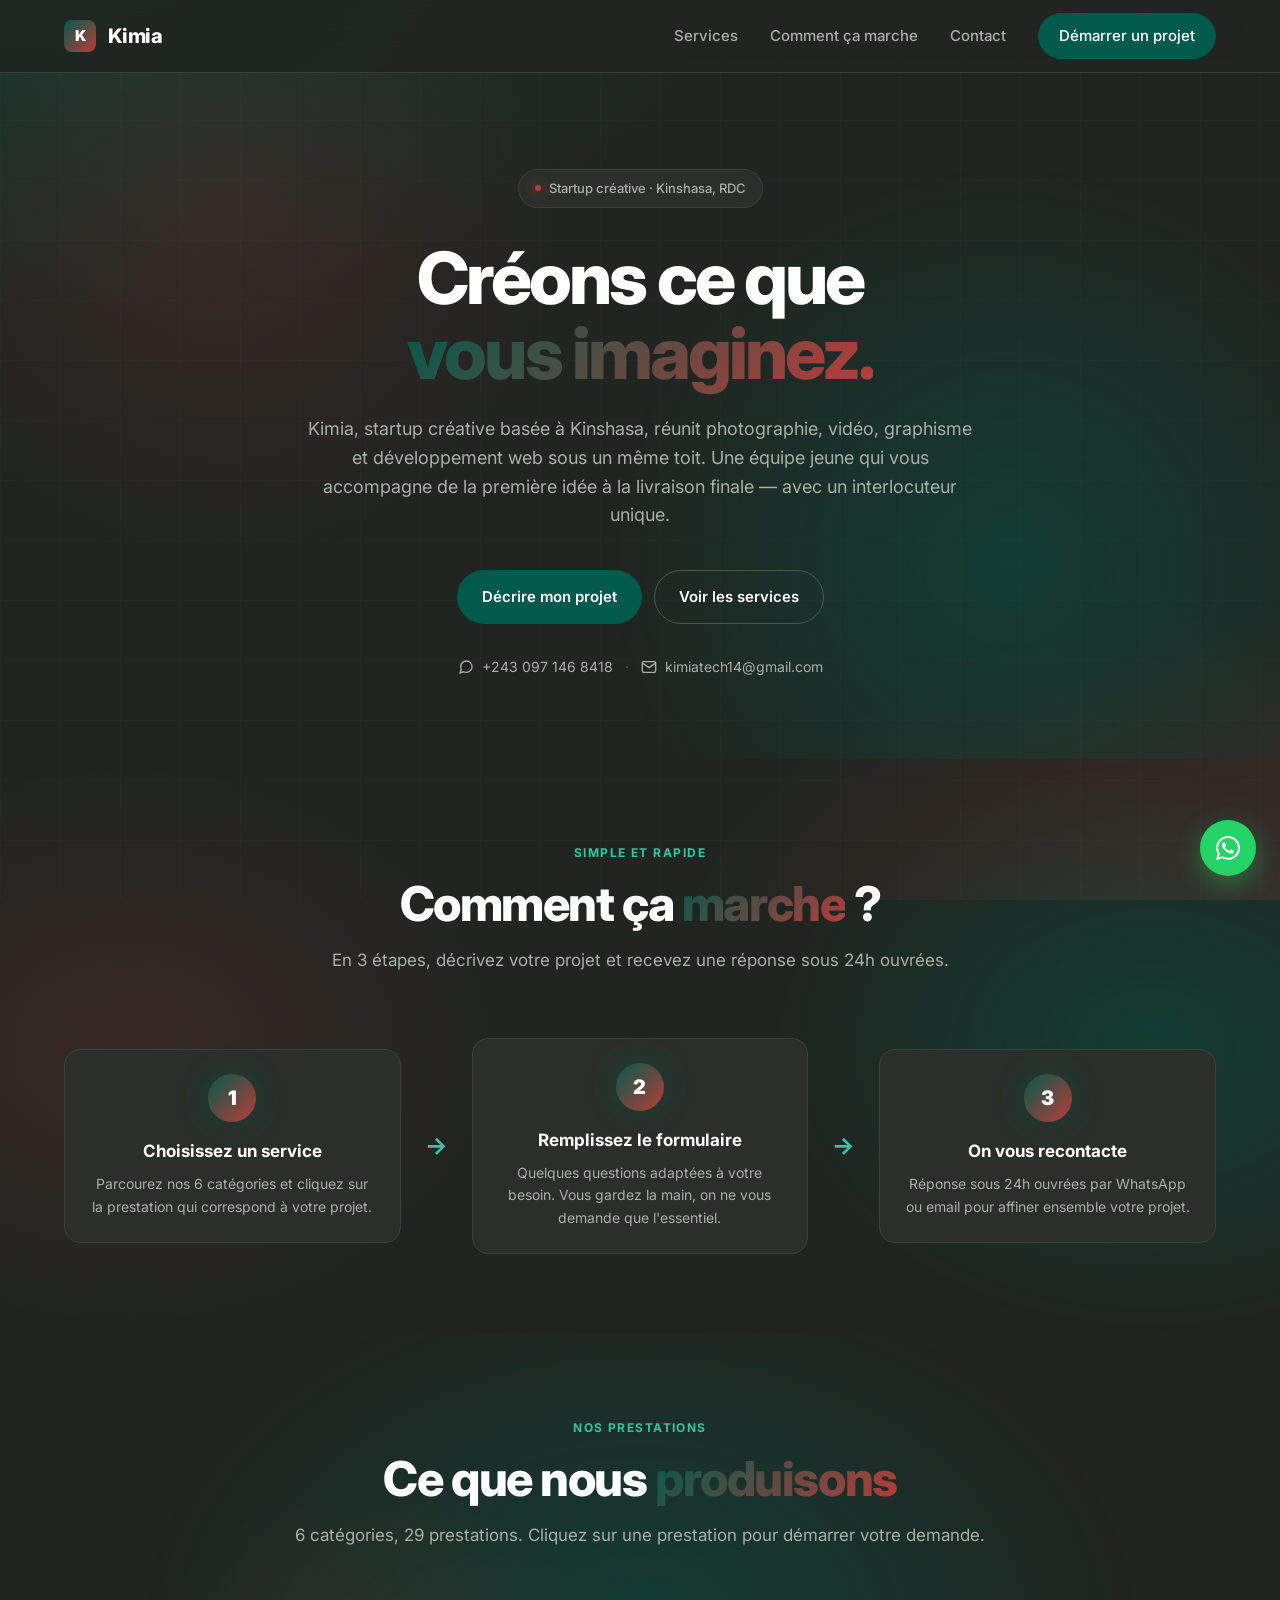
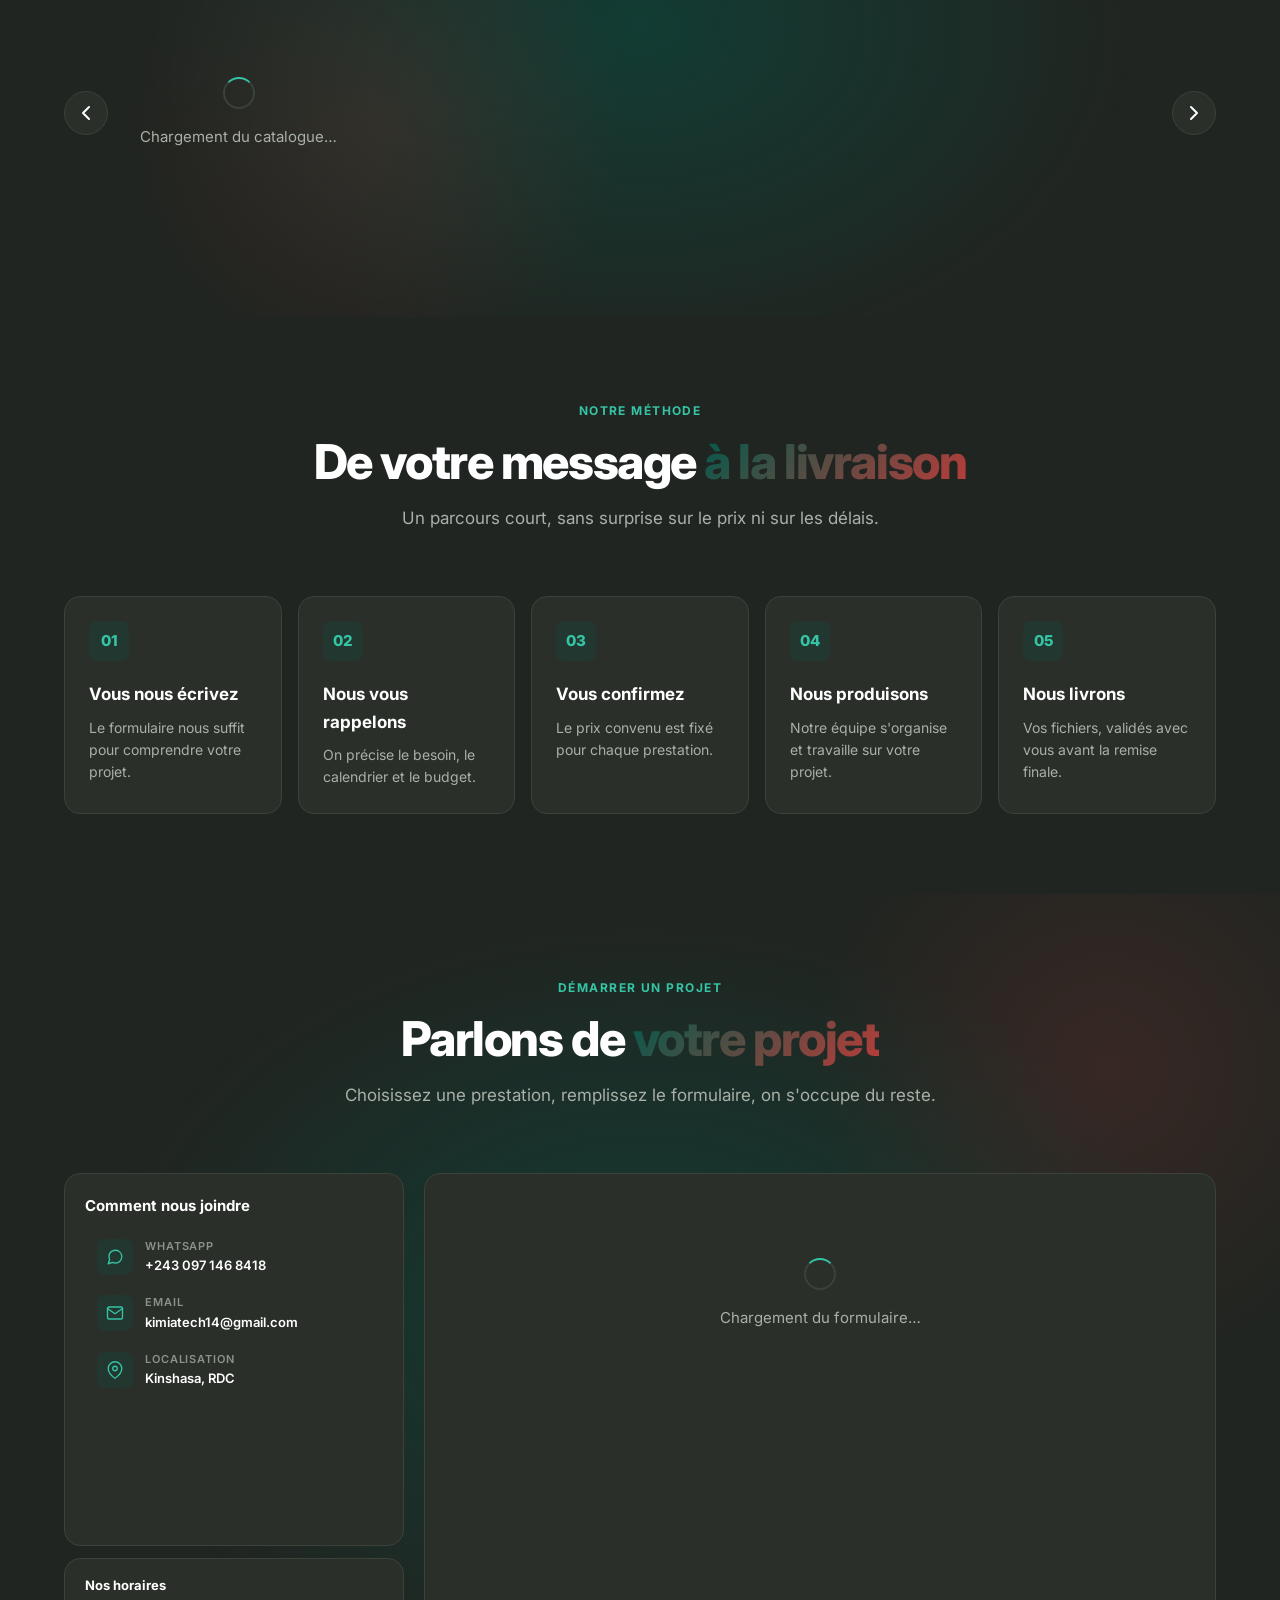
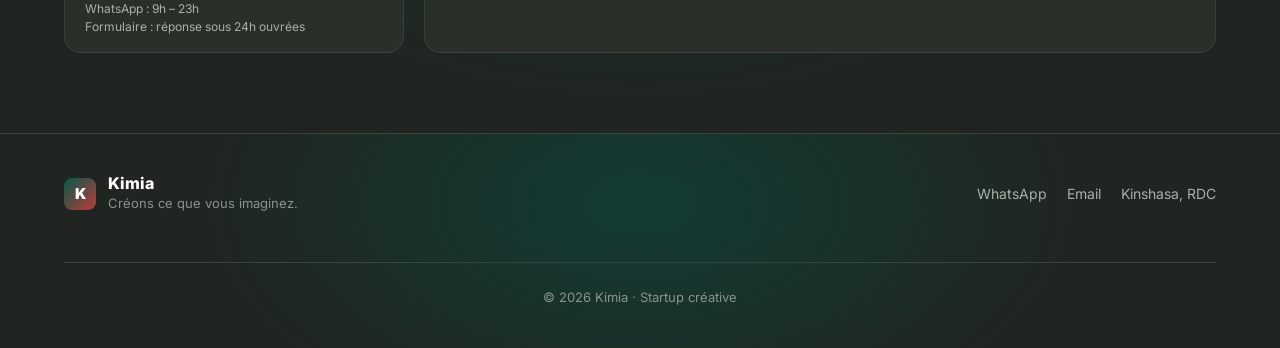
==== commit 46ce5fb4: "v1 dispnible" ====
--- a/frontend/public/index.html
+++ b/frontend/public/index.html
@@ -5,7 +5,7 @@
   <meta name="viewport" content="width=device-width, initial-scale=1">
   <title>Kimia — Startup créative à Kinshasa</title>
   <meta name="description" content="Kimia, startup créative à Kinshasa : photographie, vidéo, graphisme et développement web. Un interlocuteur unique, des projets sur-mesure, une livraison soignée.">
-  <meta name="theme-color" content="#0A0A0A">
+  <meta name="theme-color" content="#212521">
   <meta name="robots" content="index, follow">
 
   <meta property="og:type" content="website">
--- a/frontend/public/assets/css/public.css
+++ b/frontend/public/assets/css/public.css
@@ -6,24 +6,26 @@
 
 :root {
   /* Fond */
-  --bg: #0A0A0A;
-  --bg-2: #0F1412;
-  --surface: #141A18;
-  --surface-2: #1A211F;
-  --border: #262E2C;
-  --border-strong: #3A4340;
+  --bg: #212521;
+  --bg-2: #1b1e1b;
+  --surface: #2a2f2a;
+  --surface-2: #323832;
+  --border: #3a423a;
+  --border-strong: #4c574c;
 
   /* Accent principal — vert sombre */
-  --accent: #0F3D32;
-  --accent-hover: #1A5C4D;
-  --accent-light: #2A7A66;
-  --accent-dim: rgba(15, 61, 50, 0.15);
-  --accent-glow: rgba(15, 61, 50, 0.4);
+  --accent: #015a4c;
+  --accent-hover: #027a66;
+  --accent-light: #35c4a5;
+  --accent-dim: rgba(1, 90, 76, 0.18);
+  --accent-glow: rgba(1, 90, 76, 0.5);
 
   /* Accent secondaire — rouge subtil */
-  --accent-2: #E50019;
-  --accent-2-dim: rgba(229, 0, 25, 0.08);
-  --accent-2-glow: rgba(229, 0, 25, 0.25);
+  --accent-2: #bb3c39;
+  --accent-2-dim: rgba(187, 60, 57, 0.10);
+  --accent-2-glow: rgba(187, 60, 57, 0.30);
+  --grad-brand: linear-gradient(135deg, #015a4c 0%, #bb3c39 100%);
+  --grad-brand-hover: linear-gradient(135deg, #027a66 0%, #d4524f 100%);
 
   /* Sémantique */
   --success: #22C55E;
@@ -31,8 +33,8 @@
 
   /* Texte */
   --text: #FFFFFF;
-  --text-2: #A1A1A1;
-  --text-3: #666666;
+  --text-2: #a8b0a8;
+  --text-3: #8a938a;
 
   /* Typographie */
   --font: 'Inter', -apple-system, BlinkMacSystemFont, 'Segoe UI', sans-serif;
@@ -84,7 +86,11 @@
   font-size: 1rem;
   line-height: 1.6;
   color: var(--text);
-  background: var(--bg);
+  background:
+    radial-gradient(1200px 640px at 0% -8%, rgba(1, 90, 76, 0.42), transparent 62%),
+    radial-gradient(1000px 600px at 100% 108%, rgba(187, 60, 57, 0.26), transparent 60%),
+    var(--bg);
+  background-attachment: fixed;
   -webkit-font-smoothing: antialiased;
   -moz-osx-font-smoothing: grayscale;
   overflow-x: hidden;
@@ -141,7 +147,7 @@
   position: sticky;
   top: 0;
   z-index: 50;
-  background: rgba(10, 10, 10, 0.85);
+  background: rgba(33, 37, 33, 0.85);
   backdrop-filter: blur(20px);
   border-bottom: 1px solid var(--border);
 }
@@ -168,7 +174,7 @@
   width: 32px;
   height: 32px;
   border-radius: var(--radius-sm);
-  background: linear-gradient(135deg, var(--accent), var(--accent-hover));
+  background: var(--grad-brand);
   color: #fff;
   display: grid;
   place-items: center;
@@ -312,7 +318,7 @@
   left: -10%;
   width: 700px;
   height: 700px;
-  background: radial-gradient(circle, rgba(229, 0, 25, 0.15) 0%, transparent 70%);
+  background: radial-gradient(circle, rgba(187, 60, 57, 0.15) 0%, transparent 70%);
   pointer-events: none;
   z-index: 0;
 }
@@ -324,7 +330,7 @@
   right: -10%;
   width: 800px;
   height: 800px;
-  background: radial-gradient(circle, rgba(15, 61, 50, 0.45) 0%, transparent 70%);
+  background: radial-gradient(circle, rgba(1, 90, 76, 0.45) 0%, transparent 70%);
   pointer-events: none;
   z-index: 0;
 }
@@ -373,7 +379,7 @@
 }
 
 .hero-accent {
-  background: linear-gradient(135deg, #E50019 0%, #FF3D55 100%);
+  background: var(--grad-brand);
   -webkit-background-clip: text;
   background-clip: text;
   -webkit-text-fill-color: transparent;
@@ -454,7 +460,7 @@
 }
 
 .section-title .accent {
-  background: linear-gradient(135deg, #E50019 0%, #FF3D55 100%);
+  background: var(--grad-brand);
   -webkit-background-clip: text;
   background-clip: text;
   -webkit-text-fill-color: transparent;
@@ -487,7 +493,7 @@
   left: -20%;
   width: 60%;
   height: 100%;
-  background: radial-gradient(ellipse at center, rgba(229, 0, 25, 0.15) 0%, transparent 70%);
+  background: radial-gradient(ellipse at center, rgba(187, 60, 57, 0.15) 0%, transparent 70%);
   pointer-events: none;
   z-index: 0;
 }
@@ -499,7 +505,7 @@
   right: -20%;
   width: 60%;
   height: 100%;
-  background: radial-gradient(ellipse at center, rgba(15, 61, 50, 0.45) 0%, transparent 70%);
+  background: radial-gradient(ellipse at center, rgba(1, 90, 76, 0.45) 0%, transparent 70%);
   pointer-events: none;
   z-index: 0;
 }
@@ -521,7 +527,7 @@
   transform: translate(-50%, -50%);
   width: 1000px;
   height: 700px;
-  background: radial-gradient(ellipse at center, rgba(15, 61, 50, 0.45) 0%, transparent 70%);
+  background: radial-gradient(ellipse at center, rgba(1, 90, 76, 0.45) 0%, transparent 70%);
   pointer-events: none;
   z-index: 0;
 }
@@ -533,7 +539,7 @@
   left: 10%;
   width: 500px;
   height: 500px;
-  background: radial-gradient(circle, rgba(229, 0, 25, 0.15) 0%, transparent 70%);
+  background: radial-gradient(circle, rgba(187, 60, 57, 0.15) 0%, transparent 70%);
   pointer-events: none;
   z-index: 0;
 }
@@ -554,7 +560,7 @@
   left: -20%;
   width: 60%;
   height: 200%;
-  background: radial-gradient(ellipse at center, rgba(229, 0, 25, 0.15) 0%, transparent 70%);
+  background: radial-gradient(ellipse at center, rgba(187, 60, 57, 0.15) 0%, transparent 70%);
   transform: rotate(-15deg);
   pointer-events: none;
   z-index: 0;
@@ -567,7 +573,7 @@
   right: -20%;
   width: 60%;
   height: 200%;
-  background: radial-gradient(ellipse at center, rgba(15, 61, 50, 0.45) 0%, transparent 70%);
+  background: radial-gradient(ellipse at center, rgba(1, 90, 76, 0.45) 0%, transparent 70%);
   transform: rotate(-15deg);
   pointer-events: none;
   z-index: 0;
@@ -589,7 +595,7 @@
   left: 0;
   width: 40%;
   height: 100%;
-  background: linear-gradient(90deg, rgba(229, 0, 25, 0.15) 0%, transparent 100%);
+  background: linear-gradient(90deg, rgba(187, 60, 57, 0.15) 0%, transparent 100%);
   pointer-events: none;
   z-index: 0;
 }
@@ -601,7 +607,7 @@
   right: 0;
   width: 40%;
   height: 100%;
-  background: linear-gradient(270deg, rgba(15, 61, 50, 0.45) 0%, transparent 100%);
+  background: linear-gradient(270deg, rgba(1, 90, 76, 0.45) 0%, transparent 100%);
   pointer-events: none;
   z-index: 0;
 }
@@ -623,7 +629,7 @@
   transform: translate(-50%, -50%);
   width: 1100px;
   height: 800px;
-  background: radial-gradient(ellipse at center, rgba(15, 61, 50, 0.45) 0%, transparent 70%);
+  background: radial-gradient(ellipse at center, rgba(1, 90, 76, 0.45) 0%, transparent 70%);
   pointer-events: none;
   z-index: 0;
 }
@@ -635,7 +641,7 @@
   right: -10%;
   width: 600px;
   height: 600px;
-  background: radial-gradient(circle, rgba(229, 0, 25, 0.15) 0%, transparent 70%);
+  background: radial-gradient(circle, rgba(187, 60, 57, 0.15) 0%, transparent 70%);
   pointer-events: none;
   z-index: 0;
 }
@@ -661,8 +667,8 @@
 }
 
 .how-card:hover {
-  border-color: rgba(229, 0, 25, 0.35);
-  box-shadow: 0 0 0 1px rgba(229, 0, 25, 0.1);
+  border-color: rgba(187, 60, 57, 0.35);
+  box-shadow: 0 0 0 1px rgba(187, 60, 57, 0.1);
   transform: translateY(-2px);
 }
 
@@ -670,7 +676,7 @@
   width: 48px;
   height: 48px;
   border-radius: var(--radius-full);
-  background: linear-gradient(135deg, var(--accent), var(--accent-hover));
+  background: var(--grad-brand);
   color: #fff;
   display: grid;
   place-items: center;
@@ -763,8 +769,8 @@
 }
 
 .category-card:hover {
-  border-color: rgba(229, 0, 25, 0.35);
-  box-shadow: 0 0 0 1px rgba(229, 0, 25, 0.1);
+  border-color: rgba(187, 60, 57, 0.35);
+  box-shadow: 0 0 0 1px rgba(187, 60, 57, 0.1);
   transform: translateY(-2px);
 }
 
@@ -830,7 +836,7 @@
 
 .service-row:hover {
   background: var(--surface-2);
-  border-color: rgba(229, 0, 25, 0.25);
+  border-color: rgba(187, 60, 57, 0.25);
 }
 
 .service-row:hover .service-cta {
@@ -947,8 +953,8 @@
 }
 
 .step:hover {
-  border-color: rgba(229, 0, 25, 0.35);
-  box-shadow: 0 0 0 1px rgba(229, 0, 25, 0.1);
+  border-color: rgba(187, 60, 57, 0.35);
+  box-shadow: 0 0 0 1px rgba(187, 60, 57, 0.1);
   transform: translateY(-2px);
 }
 
@@ -997,8 +1003,8 @@
 }
 
 .portfolio-card:hover {
-  border-color: rgba(229, 0, 25, 0.35);
-  box-shadow: 0 0 0 1px rgba(229, 0, 25, 0.1);
+  border-color: rgba(187, 60, 57, 0.35);
+  box-shadow: 0 0 0 1px rgba(187, 60, 57, 0.1);
   transform: translateY(-4px);
 }
 
@@ -1229,7 +1235,7 @@
   width: 36px;
   height: 36px;
   border-radius: var(--radius-sm);
-  background: linear-gradient(135deg, var(--accent), var(--accent-hover));
+  background: var(--grad-brand);
   color: #fff;
   display: grid;
   place-items: center;
@@ -1389,7 +1395,7 @@
 }
 
 .form-category-card:hover {
-  border-color: rgba(229, 0, 25, 0.35);
+  border-color: rgba(187, 60, 57, 0.35);
 }
 
 .form-category-header {
@@ -1458,7 +1464,7 @@
 
 .form-service-row:hover {
   background: var(--surface-2);
-  border-color: rgba(229, 0, 25, 0.25);
+  border-color: rgba(187, 60, 57, 0.25);
 }
 
 .form-service-name {
@@ -1655,7 +1661,7 @@
   transform: translateX(-50%);
   width: 900px;
   height: 500px;
-  background: radial-gradient(ellipse at center, rgba(15, 61, 50, 0.45) 0%, transparent 70%);
+  background: radial-gradient(ellipse at center, rgba(1, 90, 76, 0.45) 0%, transparent 70%);
   pointer-events: none;
   z-index: 0;
 }
